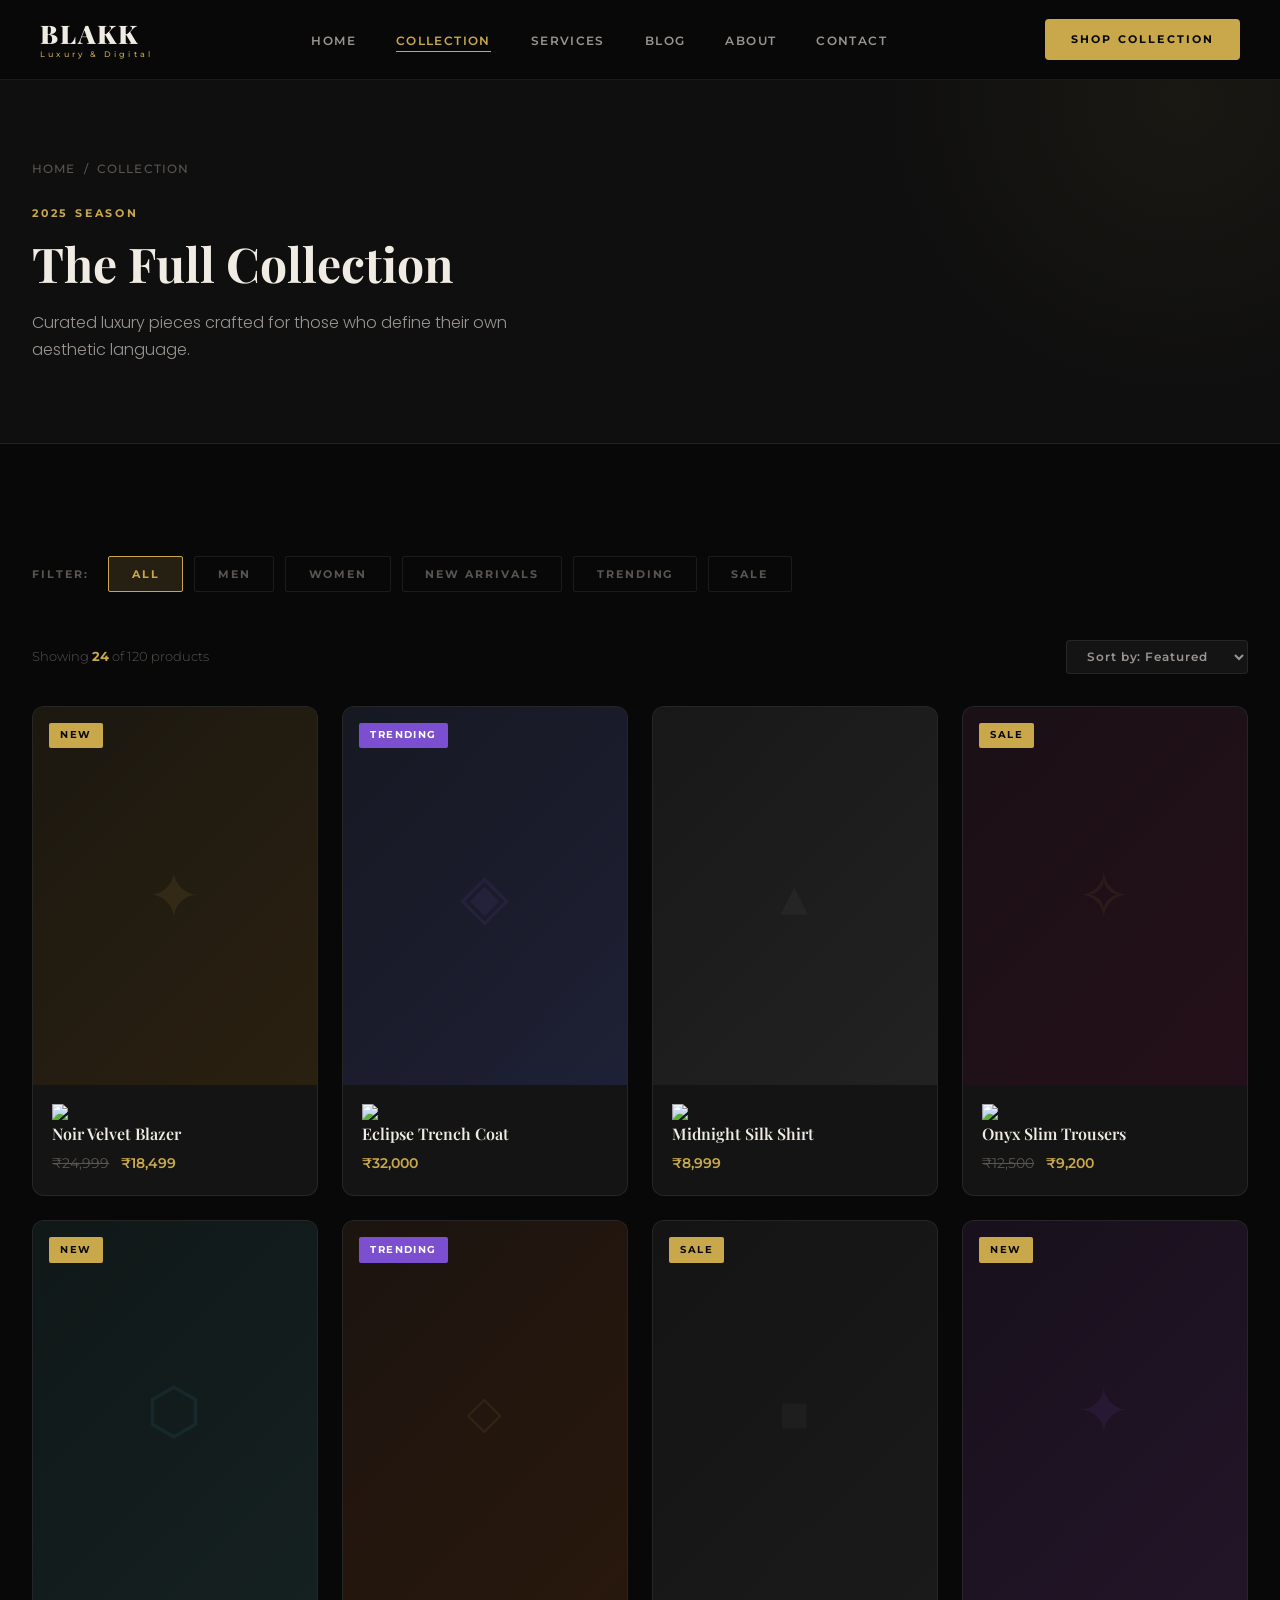
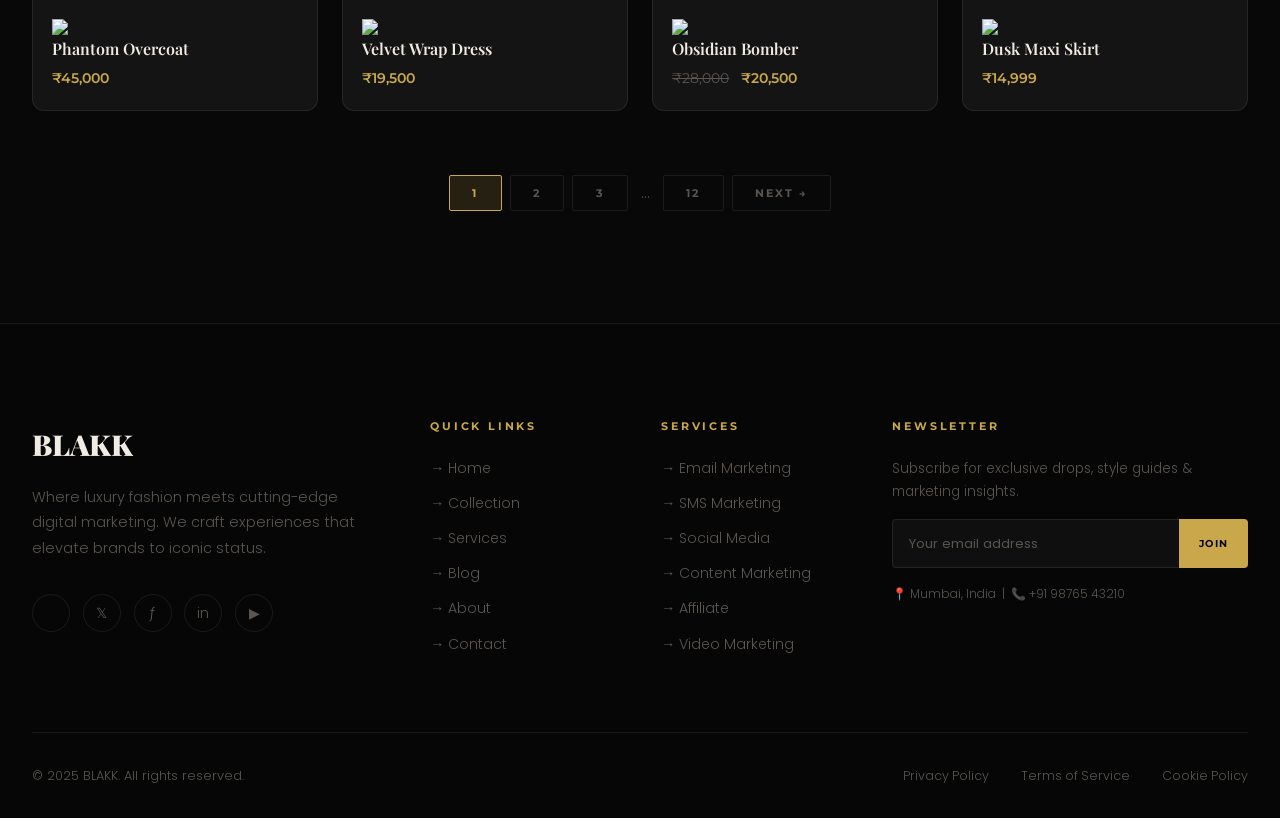
==== collection.html @ cf5c4eec "Add files via upload" ====
<!DOCTYPE html>
<html lang="en">
<head>
  <meta charset="UTF-8">
  <meta name="viewport" content="width=device-width, initial-scale=1.0">
  <title>Collection — BLAKK</title>
  <link rel="stylesheet" href="style.css">
  <style>
    .filter-bar {
      display: flex;
      align-items: center;
      gap: 0.7rem;
      flex-wrap: wrap;
      margin-bottom: 3rem;
    }
    .filter-btn {
      font-family: var(--font-heading);
      font-size: 0.68rem;
      font-weight: 700;
      letter-spacing: 0.18em;
      text-transform: uppercase;
      padding: 0.6rem 1.4rem;
      border: 1px solid var(--border-glass);
      border-radius: 2px;
      color: var(--text-muted);
      transition: var(--transition);
      cursor: pointer;
      background: none;
    }
    .filter-btn:hover, .filter-btn.active {
      border-color: var(--gold);
      color: var(--gold);
      background: var(--gold-dim);
    }
    .collection-grid {
      display: grid;
      grid-template-columns: repeat(4, 1fr);
      gap: 1.5rem;
    }
    .sort-bar {
      display: flex;
      align-items: center;
      justify-content: space-between;
      margin-bottom: 2rem;
      flex-wrap: wrap;
      gap: 1rem;
    }
    .sort-bar select {
      background: var(--bg-card);
      border: 1px solid var(--border-glass);
      color: var(--text-secondary);
      padding: 0.5rem 1rem;
      border-radius: var(--radius);
      font-family: var(--font-heading);
      font-size: 0.72rem;
      font-weight: 600;
      letter-spacing: 0.08em;
      outline: none;
    }
    .result-count { font-size: 0.82rem; color: var(--text-muted); font-family: var(--font-heading); }
    @media(max-width:900px) { .collection-grid { grid-template-columns: repeat(2,1fr); } }
    @media(max-width:500px) { .collection-grid { grid-template-columns: 1fr; } }
  </style>
</head>
<body>

<div id="navbar-container"></div>

<div class="page-hero">
  <div class="container">
    <div class="breadcrumb">
      <a href="index.html">Home</a>
      <span>/</span>
      <span>Collection</span>
    </div>
    <div class="label" style="margin-bottom:0.8rem;">2025 Season</div>
    <h1 class="section-title">The Full Collection</h1>
    <p class="section-subtitle">Curated luxury pieces crafted for those who define their own aesthetic language.</p>
  </div>
</div>

<section class="section">
  <div class="container">

    <div class="filter-bar">
      <span style="font-family:var(--font-heading);font-size:0.68rem;font-weight:700;letter-spacing:0.2em;text-transform:uppercase;color:var(--text-muted);margin-right:0.5rem;">Filter:</span>
      <button class="filter-btn active" onclick="filterProducts(this,'all')">All</button>
      <button class="filter-btn" onclick="filterProducts(this,'men')">Men</button>
      <button class="filter-btn" onclick="filterProducts(this,'women')">Women</button>
      <button class="filter-btn" onclick="filterProducts(this,'new')">New Arrivals</button>
      <button class="filter-btn" onclick="filterProducts(this,'trending')">Trending</button>
      <button class="filter-btn" onclick="filterProducts(this,'sale')">Sale</button>
    </div>

    <div class="sort-bar">
      <div class="result-count">Showing <strong style="color:var(--gold);">24</strong> of 120 products</div>
      <select>
        <option>Sort by: Featured</option>
        <option>Price: Low to High</option>
        <option>Price: High to Low</option>
        <option>Newest First</option>
        <option>Best Sellers</option>
      </select>
    </div>

    <div class="collection-grid" id="productGrid">

      <!-- Product items -->
      <div class="product-card" data-cat="men new">
        <div class="product-card__image">
          <div class="img-placeholder" style="width:100%;height:100%;background:linear-gradient(135deg,#1c1810,#2a2010);">
            <span style="font-size:4rem;color:rgba(201,168,76,0.1);">✦</span>
          </div>
          <span class="product-card__badge">New</span>
          <div class="product-card__overlay">
            <a href="product.html" class="btn btn--primary" style="width:100%;justify-content:center;">View Product</a>
          </div>
        </div>
        <div class="product-card__body">
          <img src="c:\Users\HP\OneDrive\Pictures\jacket.jpeg">
          <div class="product-card__name">Noir Velvet Blazer</div>
          <div class="product-card__price"><del>₹24,999</del> ₹18,499</div>
        </div>
      </div>

      <div class="product-card" data-cat="women trending">
        <div class="product-card__image">
          <div class="img-placeholder" style="width:100%;height:100%;background:linear-gradient(135deg,#161822,#1e2035);">
            <span style="font-size:4rem;color:rgba(123,79,207,0.1);">◈</span>
          </div>
          <span class="product-card__badge product-card__badge--new">Trending</span>
          <div class="product-card__overlay">
            <a href="product.html" class="btn btn--primary" style="width:100%;justify-content:center;">View Product</a>
          </div>
        </div>
        <div class="product-card__body">
           <img src="c:\Users\HP\OneDrive\Pictures\oversized black.jpeg">
          <div class="product-card__name">Eclipse Trench Coat</div>
          <div class="product-card__price">₹32,000</div>
        </div>
      </div>

      <div class="product-card" data-cat="men">
        <div class="product-card__image">
          <div class="img-placeholder" style="width:100%;height:100%;background:linear-gradient(135deg,#181818,#222);">
            <span style="font-size:4rem;color:rgba(255,255,255,0.04);">▲</span>
          </div>
          <div class="product-card__overlay">
            <a href="product.html" class="btn btn--primary" style="width:100%;justify-content:center;">View Product</a>
          </div>
        </div>
        <div class="product-card__body">
            <img src="c:\Users\HP\OneDrive\Pictures\fullbyshirt.jpeg">

          <div class="product-card__name">Midnight Silk Shirt</div>
          <div class="product-card__price">₹8,999</div>
        </div>
      </div>

      <div class="product-card" data-cat="women sale">
        <div class="product-card__image">
          <div class="img-placeholder" style="width:100%;height:100%;background:linear-gradient(135deg,#1a1015,#25101a);">
            <span style="font-size:4rem;color:rgba(201,168,76,0.08);">✧</span>
          </div>
          <span class="product-card__badge">Sale</span>
          <div class="product-card__overlay">
            <a href="product.html" class="btn btn--primary" style="width:100%;justify-content:center;">View Product</a>
          </div>
        </div>
        <div class="product-card__body">
               <img src="c:\Users\HP\OneDrive\Pictures\strait fir for women.jpeg">
          <div class="product-card__name">Onyx Slim Trousers</div>
          <div class="product-card__price"><del>₹12,500</del> ₹9,200</div>
        </div>
      </div>

      <div class="product-card" data-cat="men new">
        <div class="product-card__image">
          <div class="img-placeholder" style="width:100%;height:100%;background:linear-gradient(135deg,#101818,#152020);">
            <span style="font-size:4rem;color:rgba(79,195,247,0.08);">⬡</span>
          </div>
          <span class="product-card__badge">New</span>
          <div class="product-card__overlay">
            <a href="product.html" class="btn btn--primary" style="width:100%;justify-content:center;">View Product</a>
          </div>
        </div>
        <div class="product-card__body">
            <img src="c:\Users\HP\OneDrive\Pictures\sweatshirt.jpeg">
          <div class="product-card__name">Phantom Overcoat</div>
          <div class="product-card__price">₹45,000</div>
        </div>
      </div>

      <div class="product-card" data-cat="women trending">
        <div class="product-card__image">
          <div class="img-placeholder" style="width:100%;height:100%;background:linear-gradient(135deg,#1c1410,#28180c);">
            <span style="font-size:4rem;color:rgba(201,168,76,0.1);">◇</span>
          </div>
          <span class="product-card__badge product-card__badge--new">Trending</span>
          <div class="product-card__overlay">
            <a href="product.html" class="btn btn--primary" style="width:100%;justify-content:center;">View Product</a>
          </div>
        </div>
        <div class="product-card__body">
           <img src="c:\Users\HP\OneDrive\Pictures\strait fit.jpeg">
          <div class="product-card__name">Velvet Wrap Dress</div>
          <div class="product-card__price">₹19,500</div>
        </div>
      </div>

      <div class="product-card" data-cat="men sale">
        <div class="product-card__image">
          <div class="img-placeholder" style="width:100%;height:100%;background:linear-gradient(135deg,#141414,#1a1a1a);">
            <span style="font-size:4rem;color:rgba(255,255,255,0.03);">■</span>
          </div>
          <span class="product-card__badge">Sale</span>
          <div class="product-card__overlay">
            <a href="product.html" class="btn btn--primary" style="width:100%;justify-content:center;">View Product</a>
          </div>
        </div>
        <div class="product-card__body">
           <img src="c:\Users\HP\OneDrive\Pictures\formal.jpeg">
          <div class="product-card__name">Obsidian Bomber</div>
          <div class="product-card__price"><del>₹28,000</del> ₹20,500</div>
        </div>
      </div>

      <div class="product-card" data-cat="women new">
        <div class="product-card__image">
          <div class="img-placeholder" style="width:100%;height:100%;background:linear-gradient(135deg,#18101c,#221528);">
            <span style="font-size:4rem;color:rgba(123,79,207,0.1);">✦</span>
          </div>
          <span class="product-card__badge">New</span>
          <div class="product-card__overlay">
            <a href="product.html" class="btn btn--primary" style="width:100%;justify-content:center;">View Product</a>
          </div>
        </div>
        <div class="product-card__body">
             <img src="c:\Users\HP\OneDrive\Pictures\faith.jpeg">
          <div class="product-card__name">Dusk Maxi Skirt</div>
          <div class="product-card__price">₹14,999</div>
        </div>
      </div>

    </div>

    <!-- Pagination -->
    <div style="display:flex;justify-content:center;align-items:center;gap:0.5rem;margin-top:4rem;">
      <button class="filter-btn active">1</button>
      <button class="filter-btn">2</button>
      <button class="filter-btn">3</button>
      <span style="color:var(--text-muted);padding:0 0.3rem;">...</span>
      <button class="filter-btn">12</button>
      <button class="filter-btn" style="display:flex;align-items:center;gap:0.3rem;">Next →</button>
    </div>

  </div>
</section>

<div id="footer-container"></div>

<script src="components.js"></script>
<script>
function filterProducts(btn, cat) {
  document.querySelectorAll('.filter-btn').forEach(b => b.classList.remove('active'));
  btn.classList.add('active');
  document.querySelectorAll('#productGrid .product-card').forEach(card => {
    if (cat === 'all' || card.dataset.cat?.includes(cat)) {
      card.style.display = '';
    } else {
      card.style.display = 'none';
    }
  });
}
</script>
</body>
</html>
---- style.css ----
/* ============================================
   BLAKK - Luxury Fashion & Digital Marketing
   style.css - Main Stylesheet
   ============================================ */

@import url('https://fonts.googleapis.com/css2?family=Playfair+Display:ital,wght@0,400;0,600;0,700;0,900;1,400;1,700&family=Montserrat:wght@300;400;500;600;700;800&family=Poppins:wght@300;400;500;600&display=swap');

/* ---- CSS Variables ---- */
:root {
  --bg-primary: #080808;
  --bg-secondary: #0f0f0f;
  --bg-card: #141414;
  --bg-glass: rgba(255,255,255,0.04);
  --border-glass: rgba(255,255,255,0.08);
  --gold: #c9a84c;
  --gold-light: #e8c87a;
  --gold-dim: rgba(201,168,76,0.15);
  --purple: #7b4fcf;
  --purple-light: #a47de8;
  --purple-dim: rgba(123,79,207,0.15);
  --electric: #4fc3f7;
  --text-primary: #f0ece3;
  --text-secondary: #9a9590;
  --text-muted: #5a5550;
  --accent: var(--gold);
  --font-display: 'Playfair Display', Georgia, serif;
  --font-heading: 'Montserrat', sans-serif;
  --font-body: 'Poppins', sans-serif;
  --radius: 4px;
  --radius-lg: 12px;
  --shadow-glow: 0 0 40px rgba(201,168,76,0.12);
  --shadow-card: 0 8px 32px rgba(0,0,0,0.6);
  --transition: all 0.35s cubic-bezier(0.4, 0, 0.2, 1);
  --navbar-h: 80px;
}

/* ---- Reset & Base ---- */
*, *::before, *::after { box-sizing: border-box; margin: 0; padding: 0; }
html { scroll-behavior: smooth; font-size: 16px; }
body {
  background: var(--bg-primary);
  color: var(--text-primary);
  font-family: var(--font-body);
  font-weight: 300;
  line-height: 1.7;
  overflow-x: hidden;
  -webkit-font-smoothing: antialiased;
}
img { max-width: 100%; display: block; }
a { color: inherit; text-decoration: none; }
ul { list-style: none; }
button { cursor: pointer; border: none; background: none; font-family: inherit; }
input, textarea, select { font-family: inherit; }

/* ---- Scrollbar ---- */
::-webkit-scrollbar { width: 4px; }
::-webkit-scrollbar-track { background: var(--bg-primary); }
::-webkit-scrollbar-thumb { background: var(--gold); border-radius: 2px; }

/* ---- Typography ---- */
h1,h2,h3,h4,h5,h6 { font-family: var(--font-display); font-weight: 700; line-height: 1.2; }
.label {
  font-family: var(--font-heading);
  font-size: 0.7rem;
  font-weight: 700;
  letter-spacing: 0.25em;
  text-transform: uppercase;
  color: var(--gold);
}
.section-title {
  font-size: clamp(2rem, 4vw, 3rem);
  color: var(--text-primary);
  margin-bottom: 1rem;
}
.section-subtitle {
  font-family: var(--font-body);
  font-size: 1rem;
  color: var(--text-secondary);
  max-width: 540px;
  font-weight: 300;
}

/* ---- Container ---- */
.container { max-width: 1280px; margin: 0 auto; padding: 0 2rem; }
.container--wide { max-width: 1440px; margin: 0 auto; padding: 0 2rem; }
.container--narrow { max-width: 900px; margin: 0 auto; padding: 0 2rem; }

/* ---- Section Spacing ---- */
.section { padding: 7rem 0; }
.section--sm { padding: 4rem 0; }

.section-header { margin-bottom: 4rem; }
.section-header--center { text-align: center; }
.section-header--center .section-subtitle { margin: 0 auto; }

/* ---- Buttons ---- */
.btn {
  display: inline-flex;
  align-items: center;
  gap: 0.6rem;
  font-family: var(--font-heading);
  font-size: 0.75rem;
  font-weight: 700;
  letter-spacing: 0.2em;
  text-transform: uppercase;
  padding: 1rem 2.2rem;
  border-radius: var(--radius);
  transition: var(--transition);
  position: relative;
  overflow: hidden;
}
.btn::before {
  content: '';
  position: absolute;
  inset: 0;
  background: rgba(255,255,255,0.06);
  transform: translateX(-100%);
  transition: var(--transition);
}
.btn:hover::before { transform: translateX(0); }

.btn--primary {
  background: var(--gold);
  color: #080808;
}
.btn--primary:hover { background: var(--gold-light); transform: translateY(-2px); box-shadow: 0 12px 30px rgba(201,168,76,0.3); }

.btn--outline {
  border: 1px solid rgba(201,168,76,0.5);
  color: var(--gold);
}
.btn--outline:hover { border-color: var(--gold); background: var(--gold-dim); transform: translateY(-2px); }

.btn--ghost {
  border: 1px solid var(--border-glass);
  color: var(--text-primary);
}
.btn--ghost:hover { border-color: var(--text-secondary); background: var(--bg-glass); }

.btn--purple {
  background: var(--purple);
  color: #fff;
}
.btn--purple:hover { background: var(--purple-light); transform: translateY(-2px); box-shadow: 0 12px 30px rgba(123,79,207,0.35); }

.btn-icon { width: 18px; height: 18px; transition: transform 0.3s ease; }
.btn:hover .btn-icon { transform: translateX(4px); }

/* ---- Navbar ---- */
.navbar {
  position: fixed;
  top: 0; left: 0; right: 0;
  height: var(--navbar-h);
  z-index: 1000;
  background: rgba(8,8,8,0.92);
  backdrop-filter: blur(20px);
  border-bottom: 1px solid var(--border-glass);
  transition: var(--transition);
}
.navbar.scrolled { height: 68px; box-shadow: 0 4px 30px rgba(0,0,0,0.5); }
.navbar__inner {
  display: flex;
  align-items: center;
  justify-content: space-between;
  height: 100%;
  padding: 0 2.5rem;
  max-width: 1440px;
  margin: 0 auto;
}
.navbar__logo {
  font-family: var(--font-display);
  font-size: 1.6rem;
  font-weight: 900;
  letter-spacing: 0.08em;
  color: var(--text-primary);
  display: flex;
  flex-direction: column;
  line-height: 1;
}
.navbar__logo span {
  font-size: 0.5rem;
  font-family: var(--font-heading);
  letter-spacing: 0.4em;
  color: var(--gold);
  font-weight: 500;
  margin-top: 3px;
}
.navbar__menu {
  display: flex;
  align-items: center;
  gap: 2.5rem;
}
.navbar__link {
  font-family: var(--font-heading);
  font-size: 0.72rem;
  font-weight: 600;
  letter-spacing: 0.12em;
  text-transform: uppercase;
  color: var(--text-secondary);
  transition: var(--transition);
  position: relative;
  padding-bottom: 4px;
}
.navbar__link::after {
  content: '';
  position: absolute;
  bottom: 0; left: 0;
  width: 0; height: 1px;
  background: var(--gold);
  transition: width 0.35s ease;
}
.navbar__link:hover { color: var(--text-primary); }
.navbar__link:hover::after { width: 100%; }
.navbar__link.active { color: var(--gold); }
.navbar__link.active::after { width: 100%; }

/* Dropdown */
.navbar__item { position: relative; }
.dropdown {
  position: absolute;
  top: calc(100% + 1.5rem);
  left: 50%;
  transform: translateX(-50%);
  background: #111;
  border: 1px solid var(--border-glass);
  border-radius: var(--radius-lg);
  padding: 1rem 0;
  min-width: 220px;
  opacity: 0;
  pointer-events: none;
  transform: translateX(-50%) translateY(-8px);
  transition: all 0.3s ease;
  box-shadow: 0 20px 60px rgba(0,0,0,0.8);
}
.navbar__item:hover .dropdown {
  opacity: 1;
  pointer-events: all;
  transform: translateX(-50%) translateY(0);
}
.dropdown__link {
  display: flex;
  align-items: center;
  gap: 0.8rem;
  padding: 0.7rem 1.4rem;
  font-family: var(--font-heading);
  font-size: 0.72rem;
  font-weight: 500;
  letter-spacing: 0.08em;
  text-transform: uppercase;
  color: var(--text-secondary);
  transition: var(--transition);
}
.dropdown__link:hover { color: var(--gold); background: var(--gold-dim); padding-left: 1.8rem; }
.dropdown__icon { font-size: 1rem; width: 20px; text-align: center; }

.navbar__actions { display: flex; align-items: center; gap: 1rem; }
.navbar__cta { padding: 0.7rem 1.6rem; font-size: 0.68rem; }

/* Hamburger */
.hamburger {
  display: none;
  flex-direction: column;
  gap: 5px;
  padding: 8px;
  cursor: pointer;
}
.hamburger span {
  display: block;
  width: 24px; height: 2px;
  background: var(--text-primary);
  transition: var(--transition);
  border-radius: 2px;
}
.hamburger.active span:nth-child(1) { transform: rotate(45deg) translate(5px, 5px); }
.hamburger.active span:nth-child(2) { opacity: 0; transform: translateX(-8px); }
.hamburger.active span:nth-child(3) { transform: rotate(-45deg) translate(5px, -5px); }

/* Mobile Nav */
.mobile-nav {
  display: none;
  position: fixed;
  top: var(--navbar-h);
  left: 0; right: 0;
  background: rgba(8,8,8,0.98);
  backdrop-filter: blur(20px);
  border-bottom: 1px solid var(--border-glass);
  padding: 2rem;
  z-index: 999;
  transform: translateY(-10px);
  opacity: 0;
  pointer-events: none;
  transition: all 0.35s ease;
  max-height: calc(100vh - var(--navbar-h));
  overflow-y: auto;
}
.mobile-nav.open { opacity: 1; transform: translateY(0); pointer-events: all; display: block; }
.mobile-nav__link {
  display: block;
  padding: 0.9rem 0;
  font-family: var(--font-heading);
  font-size: 0.8rem;
  font-weight: 600;
  letter-spacing: 0.15em;
  text-transform: uppercase;
  color: var(--text-secondary);
  border-bottom: 1px solid var(--border-glass);
  transition: var(--transition);
}
.mobile-nav__link:hover { color: var(--gold); padding-left: 0.5rem; }
.mobile-nav__sub { padding-left: 1rem; margin: 0.5rem 0; }
.mobile-nav__sub .mobile-nav__link { font-size: 0.72rem; color: var(--text-muted); border: none; }

/* ---- Page Hero ---- */
.page-hero {
  padding: calc(var(--navbar-h) + 5rem) 0 5rem;
  background: var(--bg-secondary);
  border-bottom: 1px solid var(--border-glass);
  position: relative;
  overflow: hidden;
}
.page-hero::before {
  content: '';
  position: absolute;
  top: -200px; right: -200px;
  width: 600px; height: 600px;
  background: radial-gradient(circle, rgba(201,168,76,0.06) 0%, transparent 70%);
}

/* ---- Footer ---- */
.footer {
  background: #060606;
  border-top: 1px solid var(--border-glass);
  padding: 6rem 0 2rem;
}
.footer__grid {
  display: grid;
  grid-template-columns: 2fr 1fr 1fr 1.5fr;
  gap: 4rem;
  margin-bottom: 4rem;
}
.footer__brand-name {
  font-family: var(--font-display);
  font-size: 1.8rem;
  font-weight: 900;
  color: var(--text-primary);
  margin-bottom: 1rem;
}
.footer__brand-name span { color: var(--gold); }
.footer__desc {
  color: var(--text-muted);
  font-size: 0.9rem;
  line-height: 1.8;
  margin-bottom: 2rem;
}
.footer__social { display: flex; gap: 0.8rem; }
.social-link {
  width: 38px; height: 38px;
  border: 1px solid var(--border-glass);
  border-radius: 50%;
  display: flex; align-items: center; justify-content: center;
  font-size: 0.9rem;
  color: var(--text-muted);
  transition: var(--transition);
}
.social-link:hover { border-color: var(--gold); color: var(--gold); background: var(--gold-dim); transform: translateY(-3px); }

.footer__col-title {
  font-family: var(--font-heading);
  font-size: 0.7rem;
  font-weight: 700;
  letter-spacing: 0.25em;
  text-transform: uppercase;
  color: var(--gold);
  margin-bottom: 1.5rem;
}
.footer__links li { margin-bottom: 0.7rem; }
.footer__links a {
  font-size: 0.88rem;
  color: var(--text-muted);
  transition: var(--transition);
  display: flex; align-items: center; gap: 0.4rem;
}
.footer__links a:hover { color: var(--text-primary); padding-left: 4px; }

.newsletter-form { display: flex; gap: 0; margin-top: 1rem; }
.newsletter-form input {
  flex: 1;
  background: var(--bg-glass);
  border: 1px solid var(--border-glass);
  border-right: none;
  border-radius: var(--radius) 0 0 var(--radius);
  padding: 0.85rem 1rem;
  color: var(--text-primary);
  font-size: 0.82rem;
  outline: none;
  transition: var(--transition);
}
.newsletter-form input:focus { border-color: var(--gold); }
.newsletter-form input::placeholder { color: var(--text-muted); }
.newsletter-form button {
  background: var(--gold);
  color: #080808;
  font-family: var(--font-heading);
  font-size: 0.65rem;
  font-weight: 700;
  letter-spacing: 0.15em;
  text-transform: uppercase;
  padding: 0.85rem 1.2rem;
  border-radius: 0 var(--radius) var(--radius) 0;
  transition: var(--transition);
}
.newsletter-form button:hover { background: var(--gold-light); }

.footer__bottom {
  border-top: 1px solid var(--border-glass);
  padding-top: 2rem;
  display: flex;
  align-items: center;
  justify-content: space-between;
  flex-wrap: wrap;
  gap: 1rem;
}
.footer__copy { font-size: 0.8rem; color: var(--text-muted); }
.footer__legal { display: flex; gap: 2rem; }
.footer__legal a { font-size: 0.78rem; color: var(--text-muted); transition: color 0.3s; }
.footer__legal a:hover { color: var(--gold); }

/* ---- Cards ---- */
.card {
  background: var(--bg-card);
  border: 1px solid var(--border-glass);
  border-radius: var(--radius-lg);
  overflow: hidden;
  transition: var(--transition);
}
.card:hover {
  border-color: rgba(201,168,76,0.25);
  transform: translateY(-6px);
  box-shadow: var(--shadow-card), 0 0 40px rgba(201,168,76,0.07);
}

/* Glass Card */
.glass-card {
  background: var(--bg-glass);
  border: 1px solid var(--border-glass);
  border-radius: var(--radius-lg);
  backdrop-filter: blur(12px);
  transition: var(--transition);
}
.glass-card:hover { border-color: rgba(201,168,76,0.2); transform: translateY(-4px); }

/* Product Card */
.product-card { background: var(--bg-card); border: 1px solid var(--border-glass); border-radius: var(--radius-lg); overflow: hidden; transition: var(--transition); }
.product-card:hover { border-color: rgba(201,168,76,0.3); transform: translateY(-8px); box-shadow: var(--shadow-card); }
.product-card__image { position: relative; overflow: hidden; aspect-ratio: 3/4; background: #1a1a1a; }
.product-card__image img { width: 100%; height: 100%; object-fit: cover; transition: transform 0.6s cubic-bezier(0.4,0,0.2,1); }
.product-card:hover .product-card__image img { transform: scale(1.08); }
.product-card__badge {
  position: absolute; top: 1rem; left: 1rem;
  background: var(--gold);
  color: #080808;
  font-family: var(--font-heading);
  font-size: 0.6rem;
  font-weight: 700;
  letter-spacing: 0.15em;
  text-transform: uppercase;
  padding: 0.3rem 0.7rem;
  border-radius: 2px;
}
.product-card__badge--new { background: var(--purple); color: #fff; }
.product-card__overlay {
  position: absolute;
  bottom: 0; left: 0; right: 0;
  padding: 1.5rem;
  background: linear-gradient(transparent, rgba(0,0,0,0.8));
  transform: translateY(100%);
  transition: var(--transition);
}
.product-card:hover .product-card__overlay { transform: translateY(0); }
.product-card__body { padding: 1.2rem; }
.product-card__name {
  font-family: var(--font-display);
  font-size: 1rem;
  font-weight: 600;
  margin-bottom: 0.3rem;
}
.product-card__price { font-family: var(--font-heading); font-size: 0.88rem; color: var(--gold); font-weight: 600; }
.product-card__price del { color: var(--text-muted); font-weight: 400; margin-right: 0.5rem; }

/* Service Card */
.service-card {
  background: var(--bg-card);
  border: 1px solid var(--border-glass);
  border-radius: var(--radius-lg);
  padding: 2.5rem;
  transition: var(--transition);
  position: relative;
  overflow: hidden;
}
.service-card::before {
  content: '';
  position: absolute;
  top: 0; left: 0;
  width: 100%; height: 3px;
  background: linear-gradient(90deg, var(--gold), var(--purple));
  transform: scaleX(0);
  transform-origin: left;
  transition: transform 0.4s ease;
}
.service-card:hover::before { transform: scaleX(1); }
.service-card:hover { border-color: rgba(201,168,76,0.2); transform: translateY(-6px); box-shadow: var(--shadow-card); }
.service-card__icon {
  width: 54px; height: 54px;
  background: var(--gold-dim);
  border: 1px solid rgba(201,168,76,0.2);
  border-radius: var(--radius);
  display: flex; align-items: center; justify-content: center;
  font-size: 1.4rem;
  margin-bottom: 1.5rem;
  transition: var(--transition);
}
.service-card:hover .service-card__icon { background: var(--gold); }
.service-card__title { font-family: var(--font-display); font-size: 1.2rem; font-weight: 600; margin-bottom: 0.8rem; }
.service-card__desc { font-size: 0.88rem; color: var(--text-secondary); line-height: 1.7; margin-bottom: 1.5rem; }
.service-card__link { font-family: var(--font-heading); font-size: 0.7rem; font-weight: 700; letter-spacing: 0.15em; text-transform: uppercase; color: var(--gold); display: flex; align-items: center; gap: 0.5rem; transition: var(--transition); }
.service-card__link:hover { gap: 0.8rem; }

/* Blog Card */
.blog-card { background: var(--bg-card); border: 1px solid var(--border-glass); border-radius: var(--radius-lg); overflow: hidden; transition: var(--transition); }
.blog-card:hover { border-color: rgba(201,168,76,0.25); transform: translateY(-6px); box-shadow: var(--shadow-card); }
.blog-card__image { aspect-ratio: 16/9; overflow: hidden; background: #1a1a1a; }
.blog-card__image img { width: 100%; height: 100%; object-fit: cover; transition: transform 0.6s ease; }
.blog-card:hover .blog-card__image img { transform: scale(1.05); }
.blog-card__body { padding: 1.8rem; }
.blog-card__cat { font-family: var(--font-heading); font-size: 0.65rem; font-weight: 700; letter-spacing: 0.2em; text-transform: uppercase; color: var(--gold); margin-bottom: 0.7rem; }
.blog-card__title { font-family: var(--font-display); font-size: 1.15rem; font-weight: 600; margin-bottom: 0.7rem; line-height: 1.4; }
.blog-card__excerpt { font-size: 0.85rem; color: var(--text-secondary); margin-bottom: 1.2rem; line-height: 1.7; }
.blog-card__meta { display: flex; align-items: center; justify-content: space-between; font-size: 0.75rem; color: var(--text-muted); }

/* Pricing Card */
.pricing-card {
  background: var(--bg-card);
  border: 1px solid var(--border-glass);
  border-radius: var(--radius-lg);
  padding: 2.5rem;
  transition: var(--transition);
  position: relative;
}
.pricing-card--featured {
  border-color: rgba(201,168,76,0.4);
  background: linear-gradient(135deg, #141414, #0f0f0f);
}
.pricing-card--featured::before {
  content: 'MOST POPULAR';
  position: absolute;
  top: -1px; right: 2rem;
  background: var(--gold);
  color: #080808;
  font-family: var(--font-heading);
  font-size: 0.6rem;
  font-weight: 700;
  letter-spacing: 0.2em;
  padding: 0.3rem 0.8rem;
  border-radius: 0 0 4px 4px;
}
.pricing-card:hover { transform: translateY(-6px); box-shadow: var(--shadow-card); }
.pricing-card__name { font-family: var(--font-heading); font-size: 0.72rem; font-weight: 700; letter-spacing: 0.2em; text-transform: uppercase; color: var(--gold); margin-bottom: 1rem; }
.pricing-card__price { font-family: var(--font-display); font-size: 2.8rem; font-weight: 700; margin-bottom: 0.3rem; }
.pricing-card__price sup { font-size: 1.2rem; vertical-align: top; margin-top: 0.5rem; color: var(--gold); }
.pricing-card__period { font-size: 0.8rem; color: var(--text-muted); margin-bottom: 1.5rem; }
.pricing-card__features { margin: 1.5rem 0; }
.pricing-card__feature { display: flex; align-items: center; gap: 0.7rem; padding: 0.5rem 0; font-size: 0.88rem; color: var(--text-secondary); border-bottom: 1px solid var(--border-glass); }
.pricing-card__feature:last-child { border: none; }
.pricing-card__feature .check { color: var(--gold); font-size: 0.8rem; }
.pricing-card__feature .cross { color: var(--text-muted); }

/* ---- Form Elements ---- */
.form-group { margin-bottom: 1.4rem; }
.form-label {
  display: block;
  font-family: var(--font-heading);
  font-size: 0.68rem;
  font-weight: 700;
  letter-spacing: 0.18em;
  text-transform: uppercase;
  color: var(--text-secondary);
  margin-bottom: 0.5rem;
}
.form-input, .form-textarea, .form-select {
  width: 100%;
  background: var(--bg-glass);
  border: 1px solid var(--border-glass);
  border-radius: var(--radius);
  padding: 0.9rem 1.1rem;
  color: var(--text-primary);
  font-size: 0.9rem;
  font-family: var(--font-body);
  outline: none;
  transition: var(--transition);
}
.form-input:focus, .form-textarea:focus, .form-select:focus {
  border-color: var(--gold);
  background: rgba(201,168,76,0.04);
  box-shadow: 0 0 0 3px rgba(201,168,76,0.08);
}
.form-input::placeholder, .form-textarea::placeholder { color: var(--text-muted); }
.form-textarea { resize: vertical; min-height: 140px; }

/* ---- Divider ---- */
.divider { width: 60px; height: 2px; background: var(--gold); margin: 1.2rem 0; }
.divider--center { margin: 1.2rem auto; }

/* ---- Stats ---- */
.stat-item { text-align: center; padding: 2rem; }
.stat-number { font-family: var(--font-display); font-size: 3rem; font-weight: 700; color: var(--gold); display: block; line-height: 1; }
.stat-label { font-family: var(--font-heading); font-size: 0.72rem; font-weight: 600; letter-spacing: 0.18em; text-transform: uppercase; color: var(--text-muted); margin-top: 0.5rem; display: block; }

/* ---- Tags ---- */
.tag {
  display: inline-block;
  background: var(--bg-glass);
  border: 1px solid var(--border-glass);
  border-radius: 2px;
  padding: 0.3rem 0.8rem;
  font-family: var(--font-heading);
  font-size: 0.68rem;
  font-weight: 600;
  letter-spacing: 0.12em;
  text-transform: uppercase;
  color: var(--text-muted);
  transition: var(--transition);
}
.tag:hover { border-color: var(--gold); color: var(--gold); background: var(--gold-dim); }

/* ---- Breadcrumb ---- */
.breadcrumb {
  display: flex; align-items: center; gap: 0.5rem;
  font-family: var(--font-heading);
  font-size: 0.72rem;
  font-weight: 500;
  letter-spacing: 0.1em;
  text-transform: uppercase;
  color: var(--text-muted);
  margin-bottom: 1.5rem;
}
.breadcrumb a { color: var(--text-muted); transition: color 0.3s; }
.breadcrumb a:hover { color: var(--gold); }
.breadcrumb span { color: var(--text-muted); }

/* ---- Grid Layouts ---- */
.grid-2 { display: grid; grid-template-columns: repeat(2, 1fr); gap: 2rem; }
.grid-3 { display: grid; grid-template-columns: repeat(3, 1fr); gap: 2rem; }
.grid-4 { display: grid; grid-template-columns: repeat(4, 1fr); gap: 1.5rem; }
.grid-auto { display: grid; grid-template-columns: repeat(auto-fill, minmax(280px, 1fr)); gap: 1.5rem; }

/* ---- Decorative ---- */
.gold-line {
  width: 100%;
  height: 1px;
  background: linear-gradient(90deg, transparent, var(--), transparent);
  margin: 3rem 0;
  opacity: 0.3;
}

/* CTA Banner */
.cta-banner {
  background: linear-gradient(135deg, #0f0f0f, #141414);
  border: 1px solid var(--border-glass);
  border-radius: var(--radius-lg);
  padding: 5rem;
  text-align: center;
  position: relative;
  overflow: hidden;
}
.cta-banner::before {
  content: '';
  position: absolute;
  top: -100px; left: 50%;
  transform: translateX(-50%);
  width: 500px; height: 500px;
  background: radial-gradient(circle, rgba(201,168,76,0.08) 0%, transparent 60%);
}

/* ---- Animations ---- */
@keyframes fadeInUp {
  from { opacity: 0; transform: translateY(24px); }
  to { opacity: 1; transform: translateY(0); }
}
@keyframes fadeIn { from { opacity: 0; } to { opacity: 1; } }
@keyframes shimmer {
  from { background-position: -1000px 0; }
  to { background-position: 1000px 0; }
}
@keyframes float {
  0%, 100% { transform: translateY(0); }
  50% { transform: translateY(-12px); }
}
@keyframes pulse-ring {
  0% { transform: scale(1); opacity: 1; }
  100% { transform: scale(1.4); opacity: 0; }
}

.animate-up { animation: fadeInUp 0.7s ease forwards; }
.animate-in { animation: fadeIn 0.8s ease forwards; }
.delay-1 { animation-delay: 0.1s; }
.delay-2 { animation-delay: 0.2s; }
.delay-3 { animation-delay: 0.3s; }
.delay-4 { animation-delay: 0.4s; }

/* ---- Placeholder Images ---- */
.img-placeholder {
  background: linear-gradient(135deg, #1a1a1a, #222);
  display: flex;
  align-items: center;
  justify-content: center;
  color: var(--text-muted);
  font-size: 0.75rem;
  font-family: var(--font-heading);
  letter-spacing: 0.1em;
  text-transform: uppercase;
}

/* ---- Feature List ---- */
.feature-list { list-style: none; }
.feature-list li {
  display: flex; align-items: flex-start; gap: 1rem;
  padding: 0.8rem 0;
  border-bottom: 1px solid var(--border-glass);
  font-size: 0.9rem;
  color: var(--text-secondary);
}
.feature-list li:last-child { border: none; }
.feature-list .icon { color: var(--gold); margin-top: 2px; flex-shrink: 0; }

/* ============================================
   RESPONSIVE
   ============================================ */

@media (max-width: 1100px) {
  .footer__grid { grid-template-columns: 1fr 1fr; }
  .grid-4 { grid-template-columns: repeat(2, 1fr); }
}

@media (max-width: 900px) {
  .navbar__menu, .navbar__actions .btn--primary { display: none; }
  .hamburger { display: flex; }
  .mobile-nav.open { display: block; }
  .grid-3 { grid-template-columns: repeat(2, 1fr); }
  .grid-2 { grid-template-columns: 1fr; }
  .cta-banner { padding: 3rem 2rem; }
  .section { padding: 5rem 0; }
}

@media (max-width: 600px) {
  .grid-3, .grid-4, .grid-2, .grid-auto { grid-template-columns: 1fr; }
  .footer__grid { grid-template-columns: 1fr; gap: 2.5rem; }
  .container { padding: 0 1.2rem; }
  .section-title { font-size: 1.8rem; }
  .navbar__inner { padding: 0 1.2rem; }
}
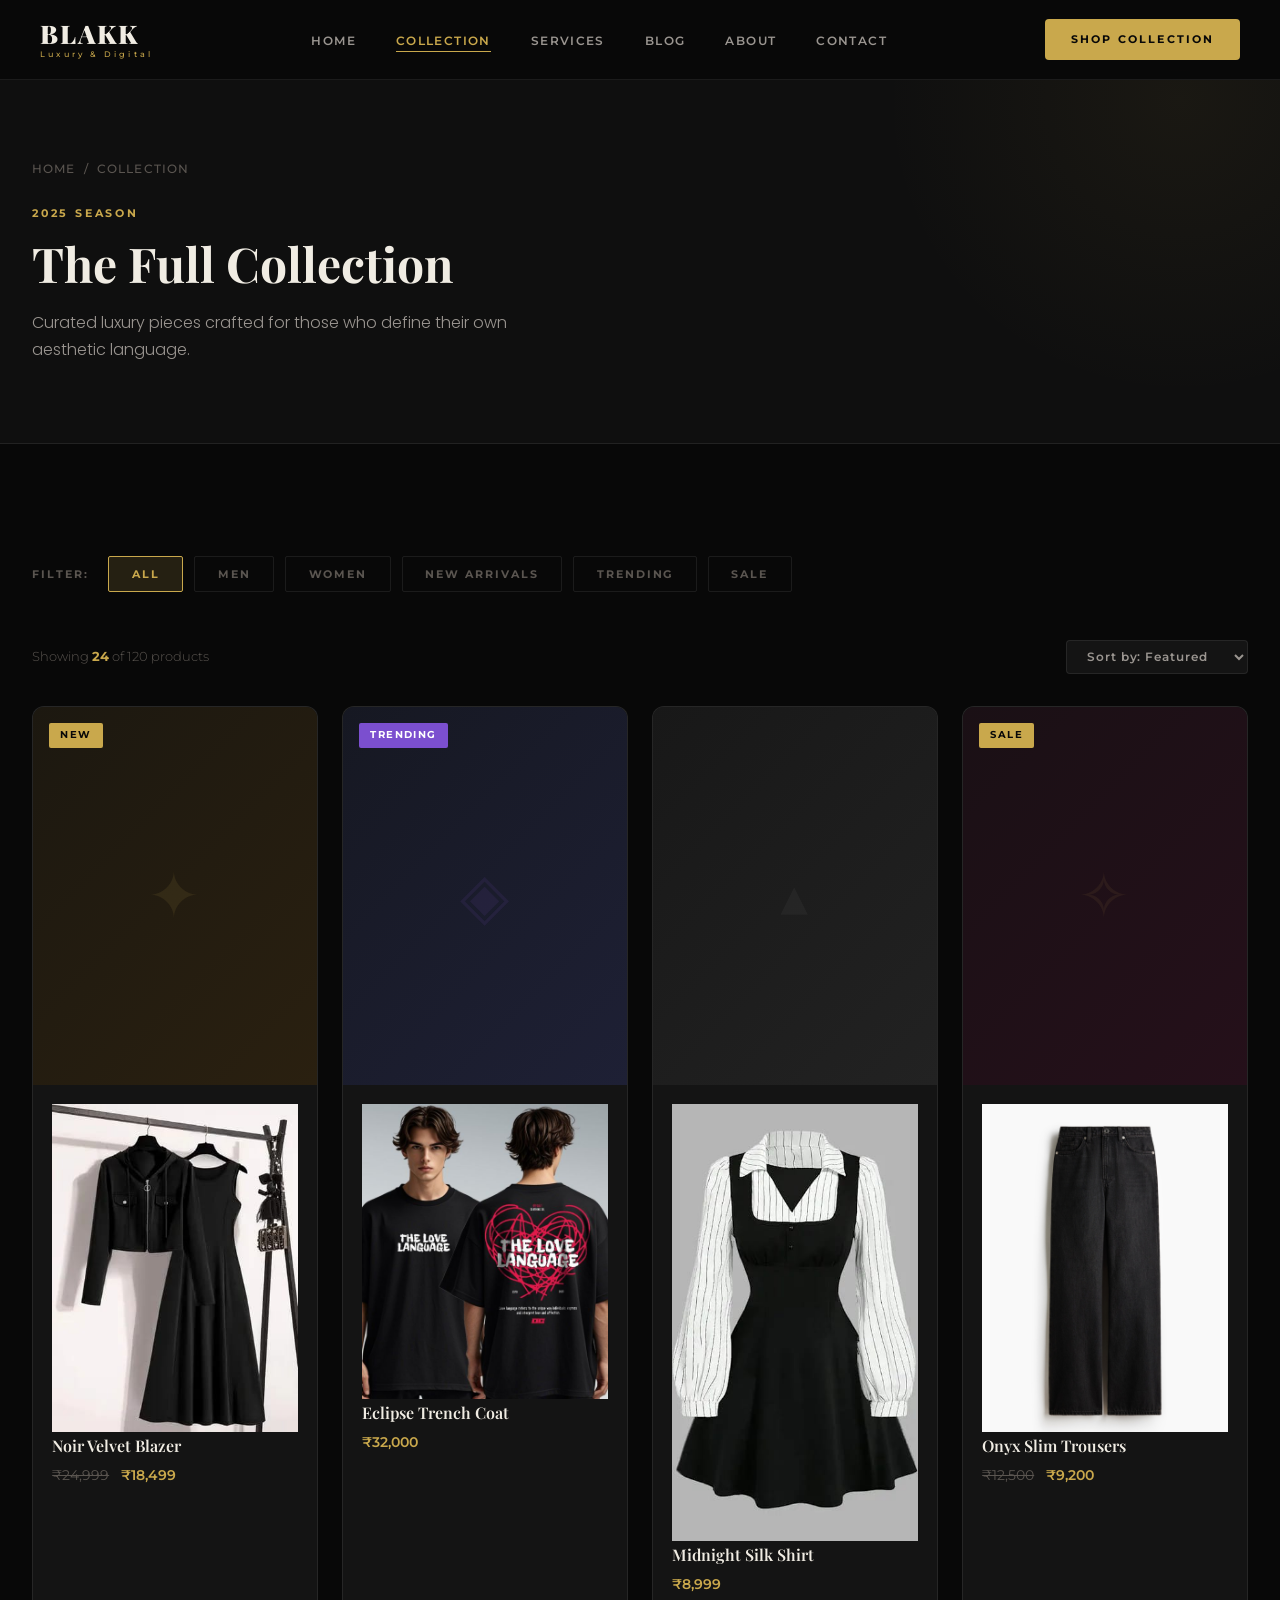
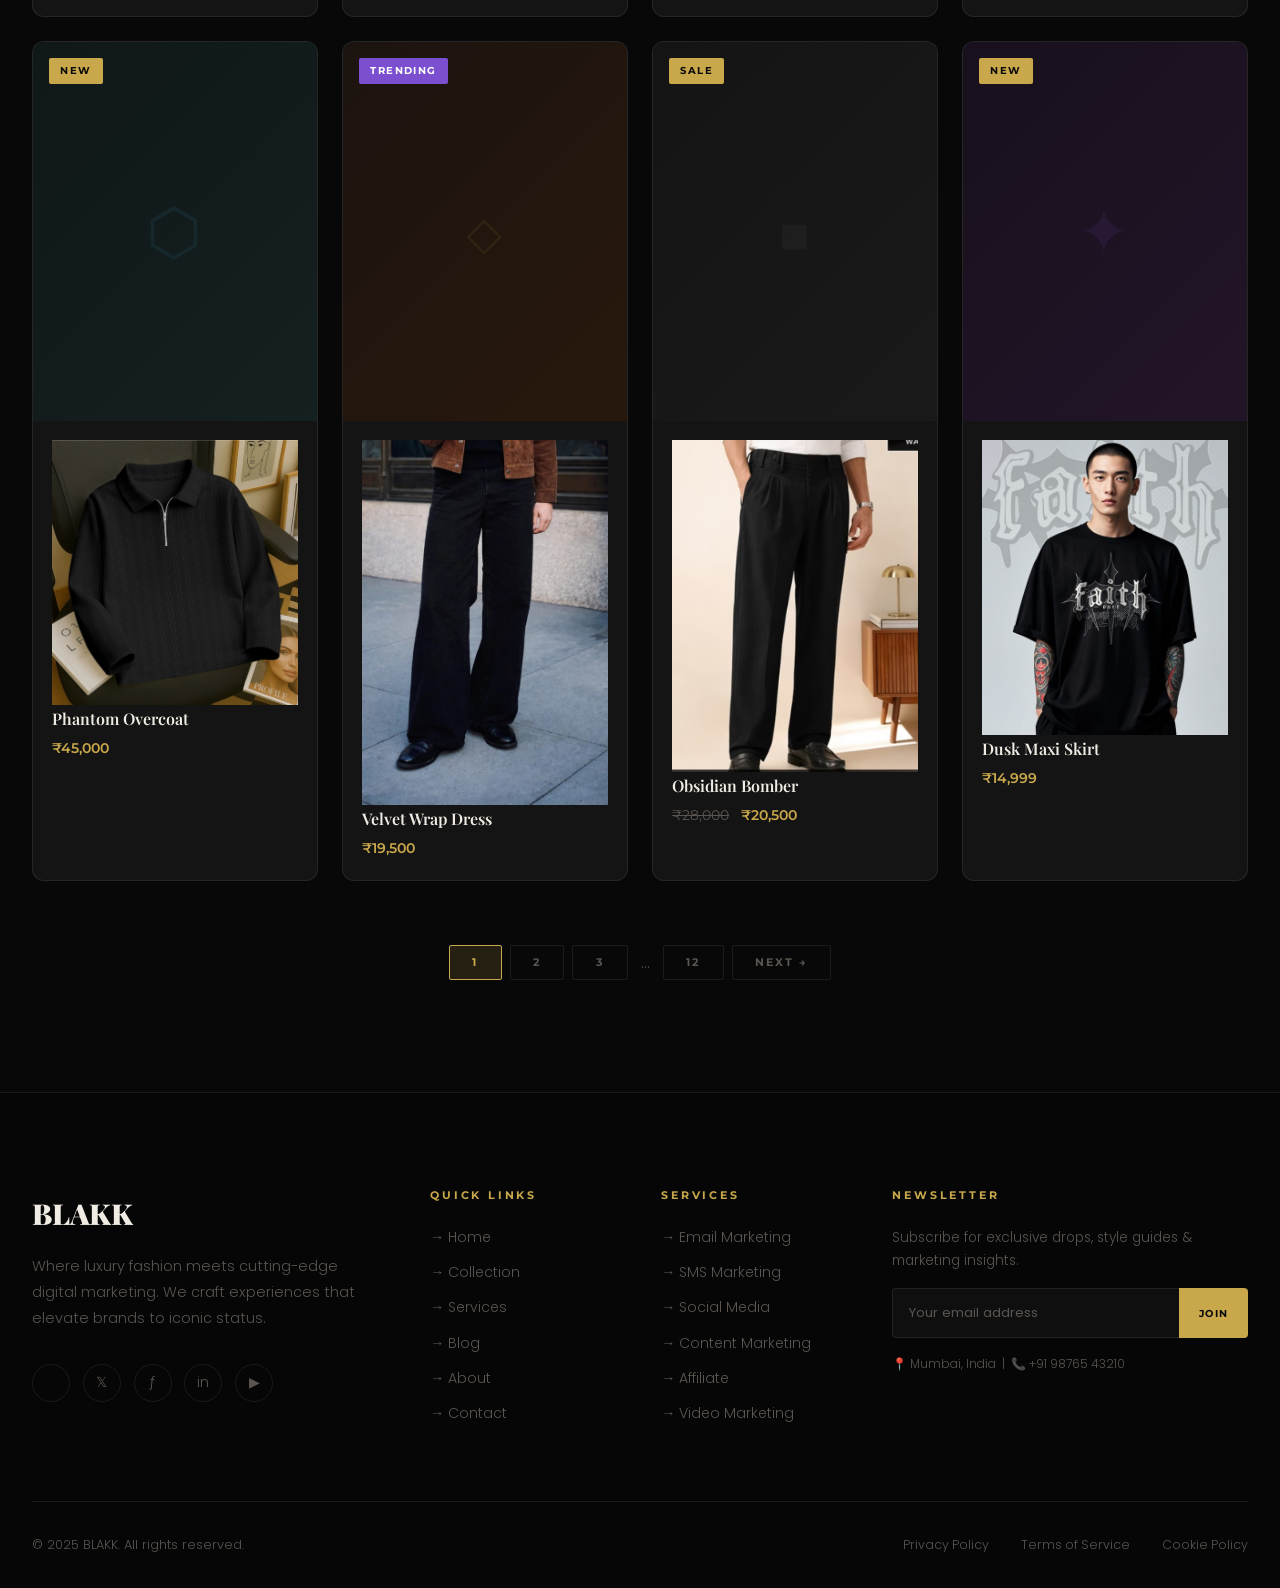
==== commit 80218cb4: "file path changes" ====
--- a/collection.html
+++ b/collection.html
@@ -117,7 +117,7 @@
           </div>
         </div>
         <div class="product-card__body">
-          <img src="c:\Users\HP\OneDrive\Pictures\jacket.jpeg">
+          <img src="jacket.jpeg">
           <div class="product-card__name">Noir Velvet Blazer</div>
           <div class="product-card__price"><del>₹24,999</del> ₹18,499</div>
         </div>
@@ -134,7 +134,7 @@
           </div>
         </div>
         <div class="product-card__body">
-           <img src="c:\Users\HP\OneDrive\Pictures\oversized black.jpeg">
+           <img src="oversized black.jpeg">
           <div class="product-card__name">Eclipse Trench Coat</div>
           <div class="product-card__price">₹32,000</div>
         </div>
@@ -150,7 +150,7 @@
           </div>
         </div>
         <div class="product-card__body">
-            <img src="c:\Users\HP\OneDrive\Pictures\fullbyshirt.jpeg">
+            <img src="fullbyshirt.jpeg">
 
           <div class="product-card__name">Midnight Silk Shirt</div>
           <div class="product-card__price">₹8,999</div>
@@ -168,7 +168,7 @@
           </div>
         </div>
         <div class="product-card__body">
-               <img src="c:\Users\HP\OneDrive\Pictures\strait fir for women.jpeg">
+               <img src="strait fir for women.jpeg">
           <div class="product-card__name">Onyx Slim Trousers</div>
           <div class="product-card__price"><del>₹12,500</del> ₹9,200</div>
         </div>
@@ -185,7 +185,7 @@
           </div>
         </div>
         <div class="product-card__body">
-            <img src="c:\Users\HP\OneDrive\Pictures\sweatshirt.jpeg">
+            <img src="sweatshirt.jpeg">
           <div class="product-card__name">Phantom Overcoat</div>
           <div class="product-card__price">₹45,000</div>
         </div>
@@ -202,7 +202,7 @@
           </div>
         </div>
         <div class="product-card__body">
-           <img src="c:\Users\HP\OneDrive\Pictures\strait fit.jpeg">
+           <img src="strait fit.jpeg">
           <div class="product-card__name">Velvet Wrap Dress</div>
           <div class="product-card__price">₹19,500</div>
         </div>
@@ -219,7 +219,7 @@
           </div>
         </div>
         <div class="product-card__body">
-           <img src="c:\Users\HP\OneDrive\Pictures\formal.jpeg">
+           <img src="formal.jpeg">
           <div class="product-card__name">Obsidian Bomber</div>
           <div class="product-card__price"><del>₹28,000</del> ₹20,500</div>
         </div>
@@ -236,7 +236,7 @@
           </div>
         </div>
         <div class="product-card__body">
-             <img src="c:\Users\HP\OneDrive\Pictures\faith.jpeg">
+             <img src="faith.jpeg">
           <div class="product-card__name">Dusk Maxi Skirt</div>
           <div class="product-card__price">₹14,999</div>
         </div>
